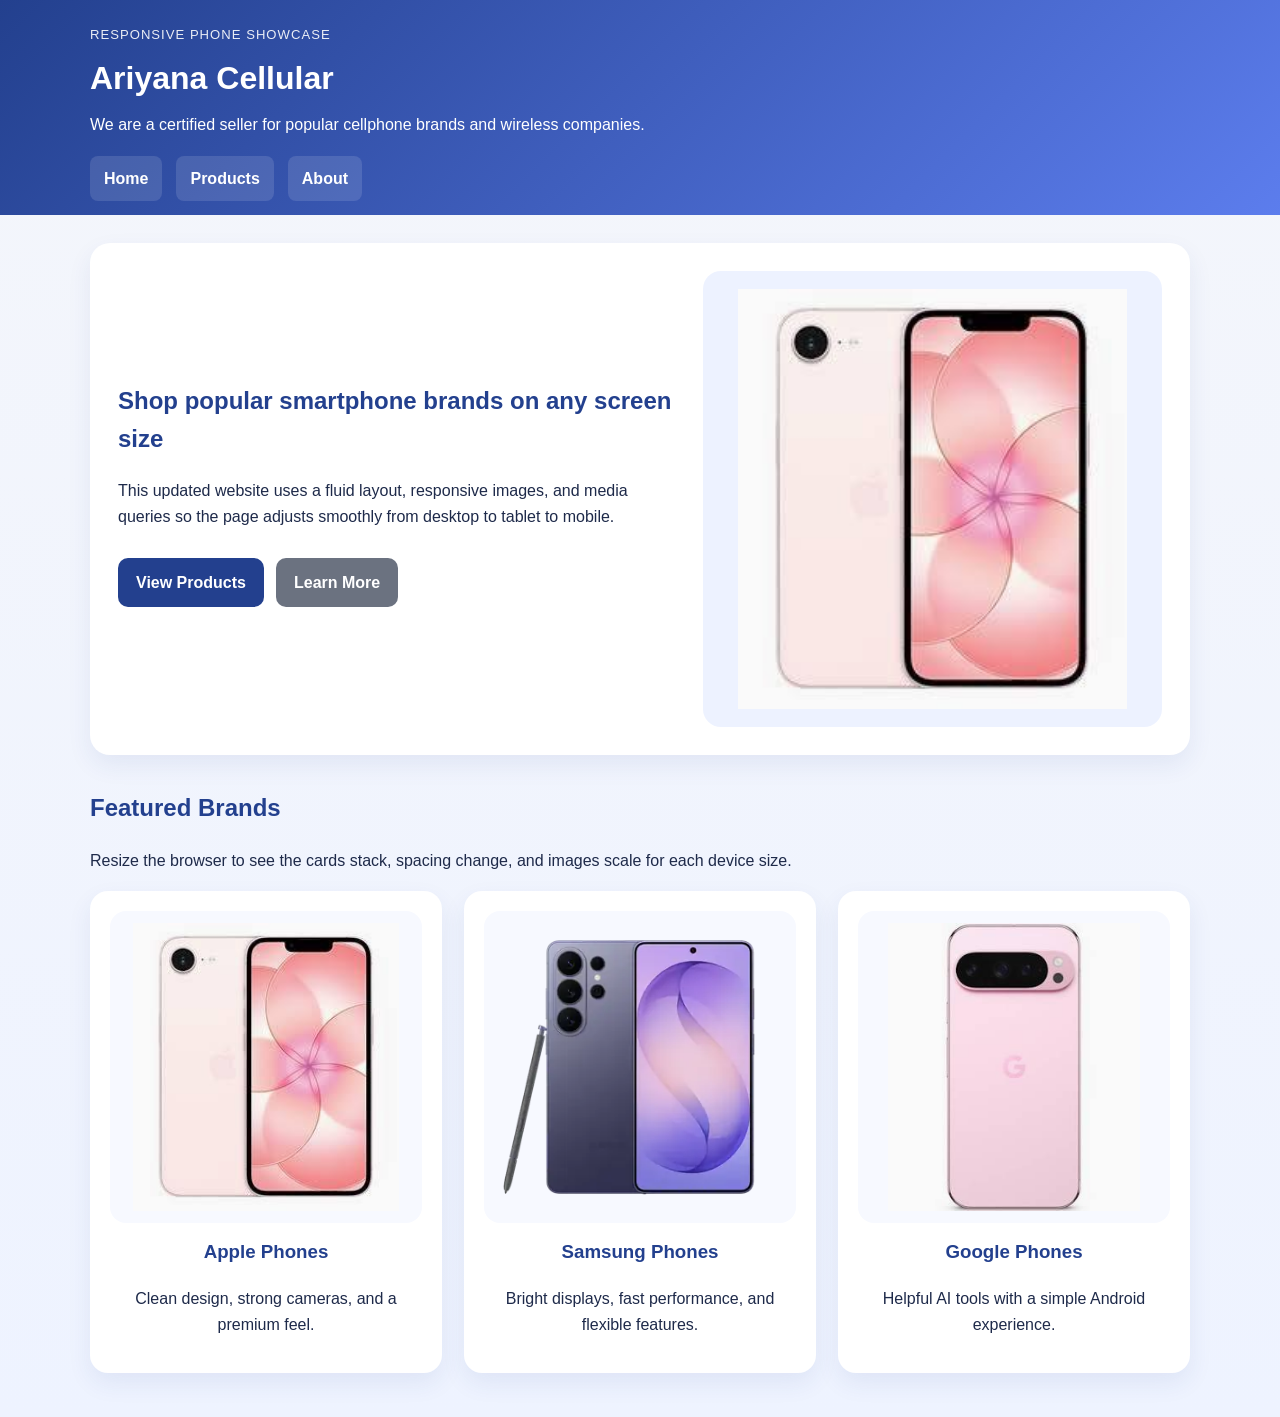
==== index.html @ debb8d2f "Add files via upload" ====
<!DOCTYPE html>
<html lang="en">
<head>
    <meta charset="UTF-8">
    <meta name="viewport" content="width=device-width, initial-scale=1.0">
    <title>Ariyana Cellular - Home</title>
    <link rel="stylesheet" href="styles.css">
</head>
<body>

<header class="site-header">
    <div class="brand-row">
        <div class="brand-text">
            <p class="eyebrow">Responsive Phone Showcase</p>
            <h1>Ariyana Cellular</h1>
            <p class="tagline">We are a certified seller for popular cellphone brands and wireless companies.</p>
        </div>
        <button class="menu-toggle" aria-label="Toggle navigation" aria-expanded="false" aria-controls="site-nav">☰ Menu</button>
    </div>

    <nav class="topnav" id="site-nav">
        <a href="index.html">Home</a>
        <a href="products.html">Products</a>
        <a href="about.html">About</a>
    </nav>
</header>

<main class="page-shell">
    <section class="hero-panel">
        <div class="hero-copy">
            <h2>Shop popular smartphone brands on any screen size</h2>
            <p>
                This updated website uses a fluid layout, responsive images, and media queries so the page adjusts smoothly from desktop to tablet to mobile.
            </p>
            <div class="button-row button-row-left">
                <a class="button" href="products.html">View Products</a>
                <a class="button button-secondary" href="about.html">Learn More</a>
            </div>
        </div>

        <div class="hero-image-frame">
            <img
                src="assets/iphone-640.jpg"
                srcset="assets/iphone-320.jpg 320w, assets/iphone-640.jpg 640w, assets/iphone.jpeg 900w"
                sizes="(max-width: 700px) 88vw, 42vw"
                alt="Featured iPhone"
                class="responsive-image hero-image"
            >
        </div>
    </section>

    <section class="section-heading">
        <h2>Featured Brands</h2>
        <p>Resize the browser to see the cards stack, spacing change, and images scale for each device size.</p>
    </section>

    <section class="products-preview">
        <article class="card">
            <img
                src="assets/iphone-320.jpg"
                srcset="assets/iphone-320.jpg 320w, assets/iphone-640.jpg 640w"
                sizes="(max-width: 700px) 75vw, 220px"
                alt="Apple phone"
                class="responsive-image"
            >
            <h3>Apple Phones</h3>
            <p>Clean design, strong cameras, and a premium feel.</p>
        </article>

        <article class="card">
            <img
                src="assets/samsung-320.webp"
                srcset="assets/samsung-320.webp 320w, assets/samsung-640.webp 640w, assets/samsung.webp 1200w"
                sizes="(max-width: 700px) 75vw, 220px"
                alt="Samsung phone"
                class="responsive-image"
            >
            <h3>Samsung Phones</h3>
            <p>Bright displays, fast performance, and flexible features.</p>
        </article>

        <article class="card">
            <img
                src="assets/google-320.jpg"
                srcset="assets/google-320.jpg 320w, assets/google-640.jpg 640w, assets/google.jpeg 900w"
                sizes="(max-width: 700px) 75vw, 220px"
                alt="Google phone"
                class="responsive-image"
            >
            <h3>Google Phones</h3>
            <p>Helpful AI tools with a simple Android experience.</p>
        </article>
    </section>
</main>

<script src="script.js"></script>
</body>
</html>
---- styles.css ----
* {
    box-sizing: border-box;
}

body {
    font-family: Arial, sans-serif;
    background: linear-gradient(180deg, #f4f6fb 0%, #eef3ff 100%);
    margin: 0;
    color: #1e2a4a;
    line-height: 1.6;
}

img {
    display: block;
}

.site-header {
    background: linear-gradient(135deg, #23408e 0%, #5c7ded 100%);
    color: white;
    padding: 24px 24px 14px;
}

.brand-row {
    max-width: 1100px;
    margin: 0 auto;
    display: flex;
    justify-content: space-between;
    align-items: center;
    gap: 20px;
}

.brand-text h1 {
    margin: 0 0 8px;
    font-size: 2rem;
}

.eyebrow {
    text-transform: uppercase;
    letter-spacing: 1px;
    font-size: 0.82rem;
    margin: 0 0 8px;
    opacity: 0.9;
}

.tagline {
    margin: 0;
    max-width: 760px;
}

.menu-toggle {
    display: none;
    border: 2px solid rgba(255, 255, 255, 0.5);
    background: rgba(255, 255, 255, 0.12);
    color: white;
    border-radius: 8px;
    padding: 10px 14px;
    font-size: 1rem;
    cursor: pointer;
}

.topnav {
    max-width: 1100px;
    margin: 18px auto 0;
    display: flex;
    justify-content: flex-start;
    gap: 14px;
    flex-wrap: wrap;
}

.topnav a {
    color: white;
    text-decoration: none;
    font-weight: bold;
    padding: 10px 14px;
    border-radius: 8px;
    background-color: rgba(255, 255, 255, 0.12);
}

.topnav a:hover {
    background-color: rgba(255, 255, 255, 0.22);
}

.page-shell {
    width: min(92%, 1100px);
    margin: 28px auto 44px;
}

.hero-panel,
.about-box {
    display: grid;
    grid-template-columns: 1.1fr 0.9fr;
    gap: 24px;
    align-items: center;
}

.hero-panel {
    background: white;
    border-radius: 20px;
    padding: 28px;
    box-shadow: 0 10px 24px rgba(35, 64, 142, 0.08);
}

.hero-copy h2,
.section-heading h2 {
    margin-top: 0;
    color: #23408e;
}

.hero-image-frame,
.about-image-wrap {
    background: #edf2ff;
    border-radius: 18px;
    padding: 18px;
}

.responsive-image {
    max-width: 100%;
    height: auto;
    border-radius: 16px;
}

.hero-image {
    width: 100%;
    max-height: 420px;
    object-fit: contain;
}

.section-heading {
    margin: 34px 0 18px;
}

.products-preview,
.product-grid {
    display: grid;
    grid-template-columns: repeat(3, minmax(0, 1fr));
    gap: 22px;
}

.card,
.product-card,
.about-box {
    background-color: white;
    border-radius: 18px;
    box-shadow: 0 10px 24px rgba(35, 64, 142, 0.08);
}

.card {
    padding: 20px;
    text-align: center;
}

.card img {
    width: 100%;
    aspect-ratio: 1 / 1;
    object-fit: contain;
    margin-bottom: 14px;
    background: #f7f9ff;
    padding: 12px;
}

.card h3,
.product-card h3 {
    color: #23408e;
    margin-top: 0;
}

.product-grid {
    grid-template-columns: repeat(2, minmax(0, 1fr));
}

.product-card {
    padding: 20px;
    border: 2px solid #d9e4ff;
}

.about-box {
    padding: 24px;
}

.button-row {
    margin: 28px 0 10px;
    display: flex;
    flex-wrap: wrap;
    gap: 12px;
    justify-content: center;
}

.button-row-left {
    justify-content: flex-start;
}

.button {
    background-color: #23408e;
    color: white;
    text-decoration: none;
    padding: 12px 18px;
    border-radius: 10px;
    font-weight: bold;
}

.button-secondary {
    background-color: #6b7280;
}

@media screen and (max-width: 900px) {
    .products-preview {
        grid-template-columns: repeat(2, minmax(0, 1fr));
    }

    .hero-panel,
    .about-box,
    .product-grid {
        grid-template-columns: 1fr;
    }
}

@media screen and (max-width: 700px) {
    .site-header {
        padding: 18px 16px 12px;
    }

    .brand-row {
        align-items: flex-start;
    }

    .menu-toggle {
        display: inline-block;
    }

    .topnav {
        display: none;
        flex-direction: column;
        width: 100%;
        margin-top: 16px;
    }

    .topnav.show {
        display: flex;
    }

    .topnav a {
        width: 100%;
        text-align: center;
    }

    .page-shell {
        width: 94%;
        margin-top: 20px;
    }

    .hero-panel,
    .about-box,
    .card,
    .product-card {
        padding: 18px;
    }

    .products-preview,
    .product-grid {
        grid-template-columns: 1fr;
    }

    .brand-text h1 {
        font-size: 1.65rem;
    }

    .button-row,
    .button-row-left {
        justify-content: center;
    }

    .button {
        width: 100%;
        text-align: center;
    }
}

@media screen and (max-width: 480px) {
    body {
        font-size: 0.97rem;
    }

    .hero-image-frame,
    .about-image-wrap {
        padding: 12px;
    }

    .site-header {
        background: linear-gradient(180deg, #23408e 0%, #4665cf 100%);
    }
}
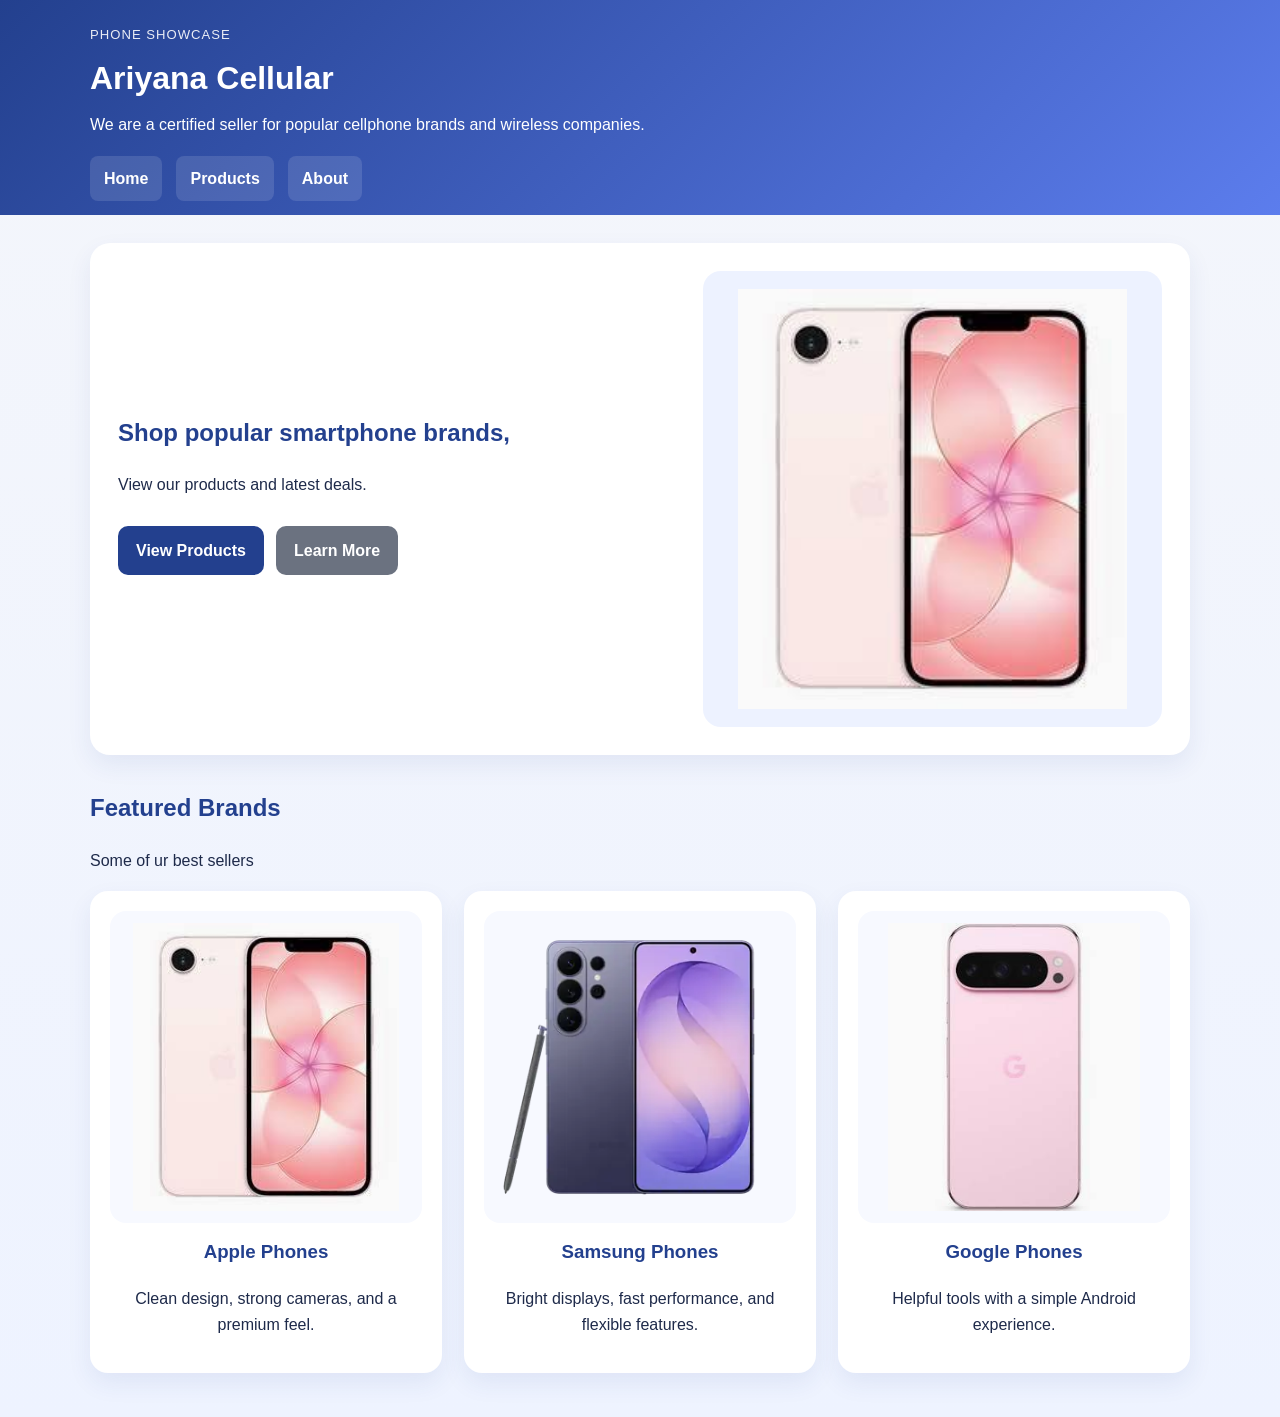
==== commit 82e6705e: "index.html" ====
--- a/index.html
+++ b/index.html
@@ -11,7 +11,7 @@
 <header class="site-header">
     <div class="brand-row">
         <div class="brand-text">
-            <p class="eyebrow">Responsive Phone Showcase</p>
+            <p class="eyebrow">Phone Showcase</p>
             <h1>Ariyana Cellular</h1>
             <p class="tagline">We are a certified seller for popular cellphone brands and wireless companies.</p>
         </div>
@@ -28,9 +28,9 @@
 <main class="page-shell">
     <section class="hero-panel">
         <div class="hero-copy">
-            <h2>Shop popular smartphone brands on any screen size</h2>
+            <h2>Shop popular smartphone brands,</h2>
             <p>
-                This updated website uses a fluid layout, responsive images, and media queries so the page adjusts smoothly from desktop to tablet to mobile.
+                View our products and latest deals.
             </p>
             <div class="button-row button-row-left">
                 <a class="button" href="products.html">View Products</a>
@@ -51,7 +51,7 @@
 
     <section class="section-heading">
         <h2>Featured Brands</h2>
-        <p>Resize the browser to see the cards stack, spacing change, and images scale for each device size.</p>
+        <p>Some of ur best sellers</p>
     </section>
 
     <section class="products-preview">
@@ -88,7 +88,7 @@
                 class="responsive-image"
             >
             <h3>Google Phones</h3>
-            <p>Helpful AI tools with a simple Android experience.</p>
+            <p>Helpful tools with a simple Android experience.</p>
         </article>
     </section>
 </main>
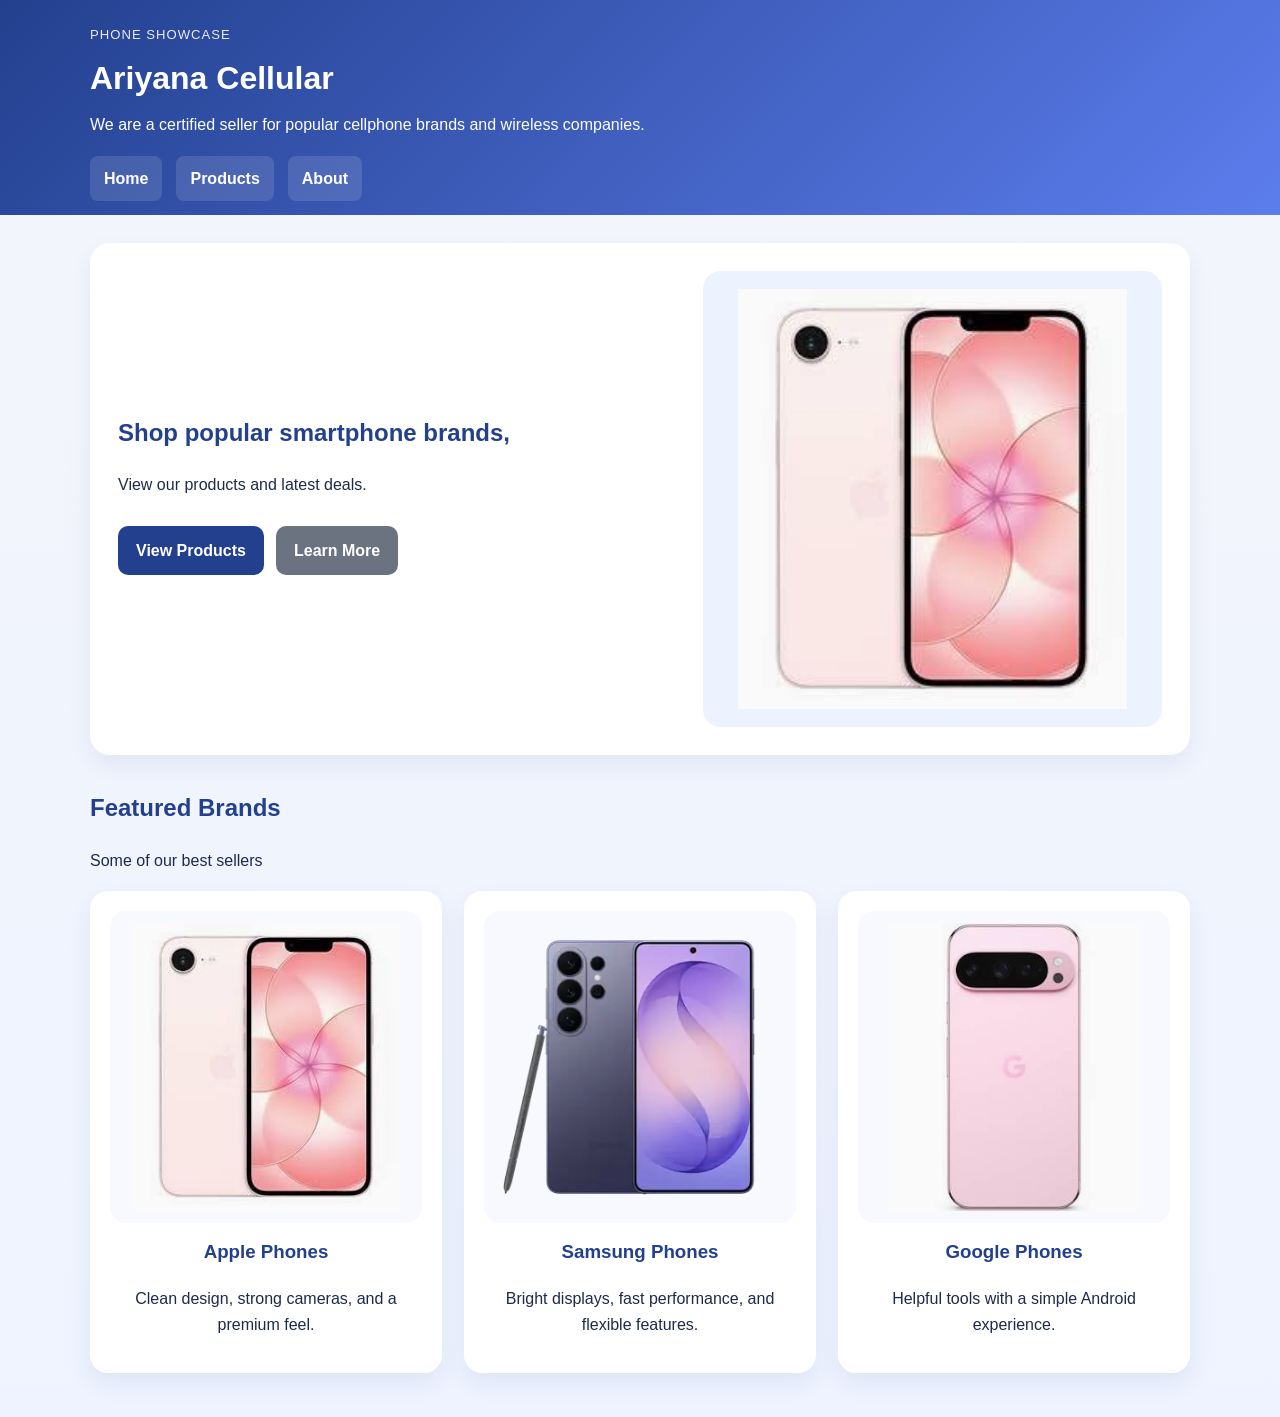
==== commit 96e22ed7: "index.html" ====
--- a/index.html
+++ b/index.html
@@ -51,7 +51,7 @@
 
     <section class="section-heading">
         <h2>Featured Brands</h2>
-        <p>Some of ur best sellers</p>
+        <p>Some of our best sellers</p>
     </section>
 
     <section class="products-preview">
